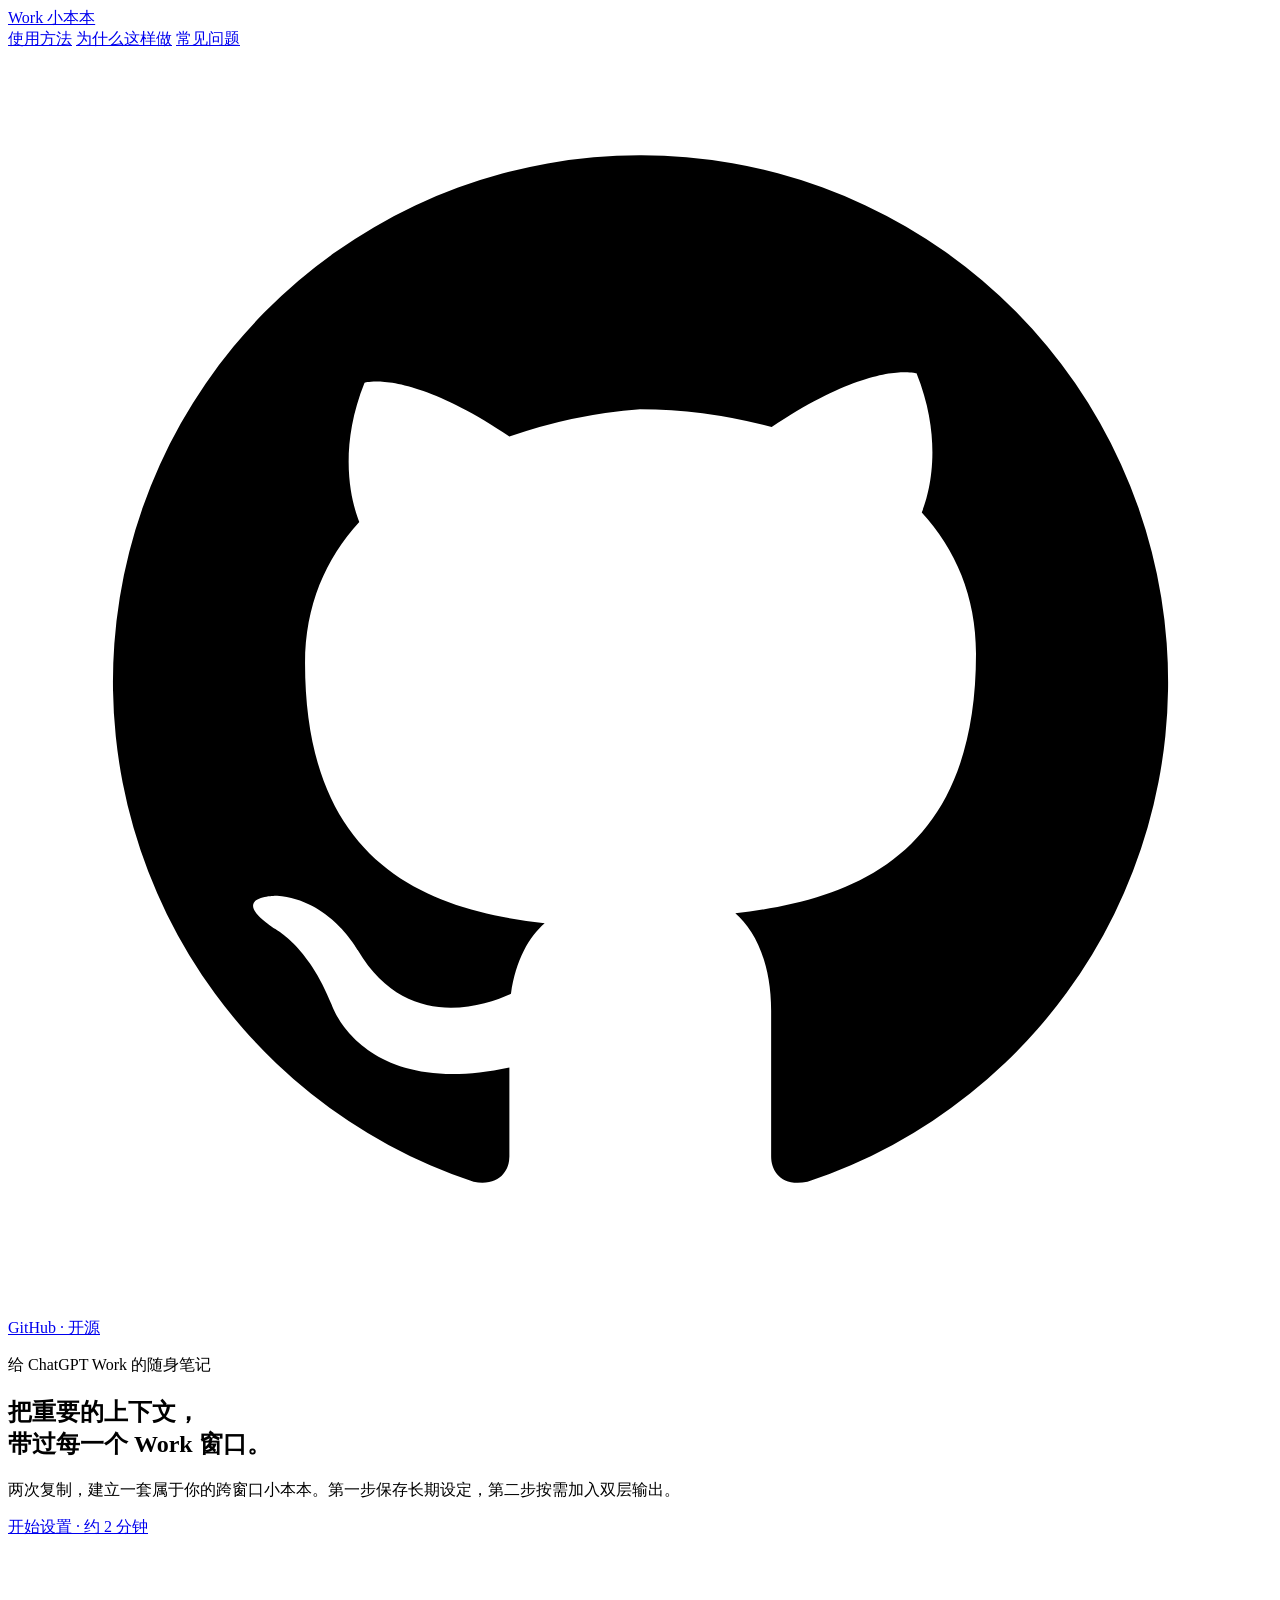
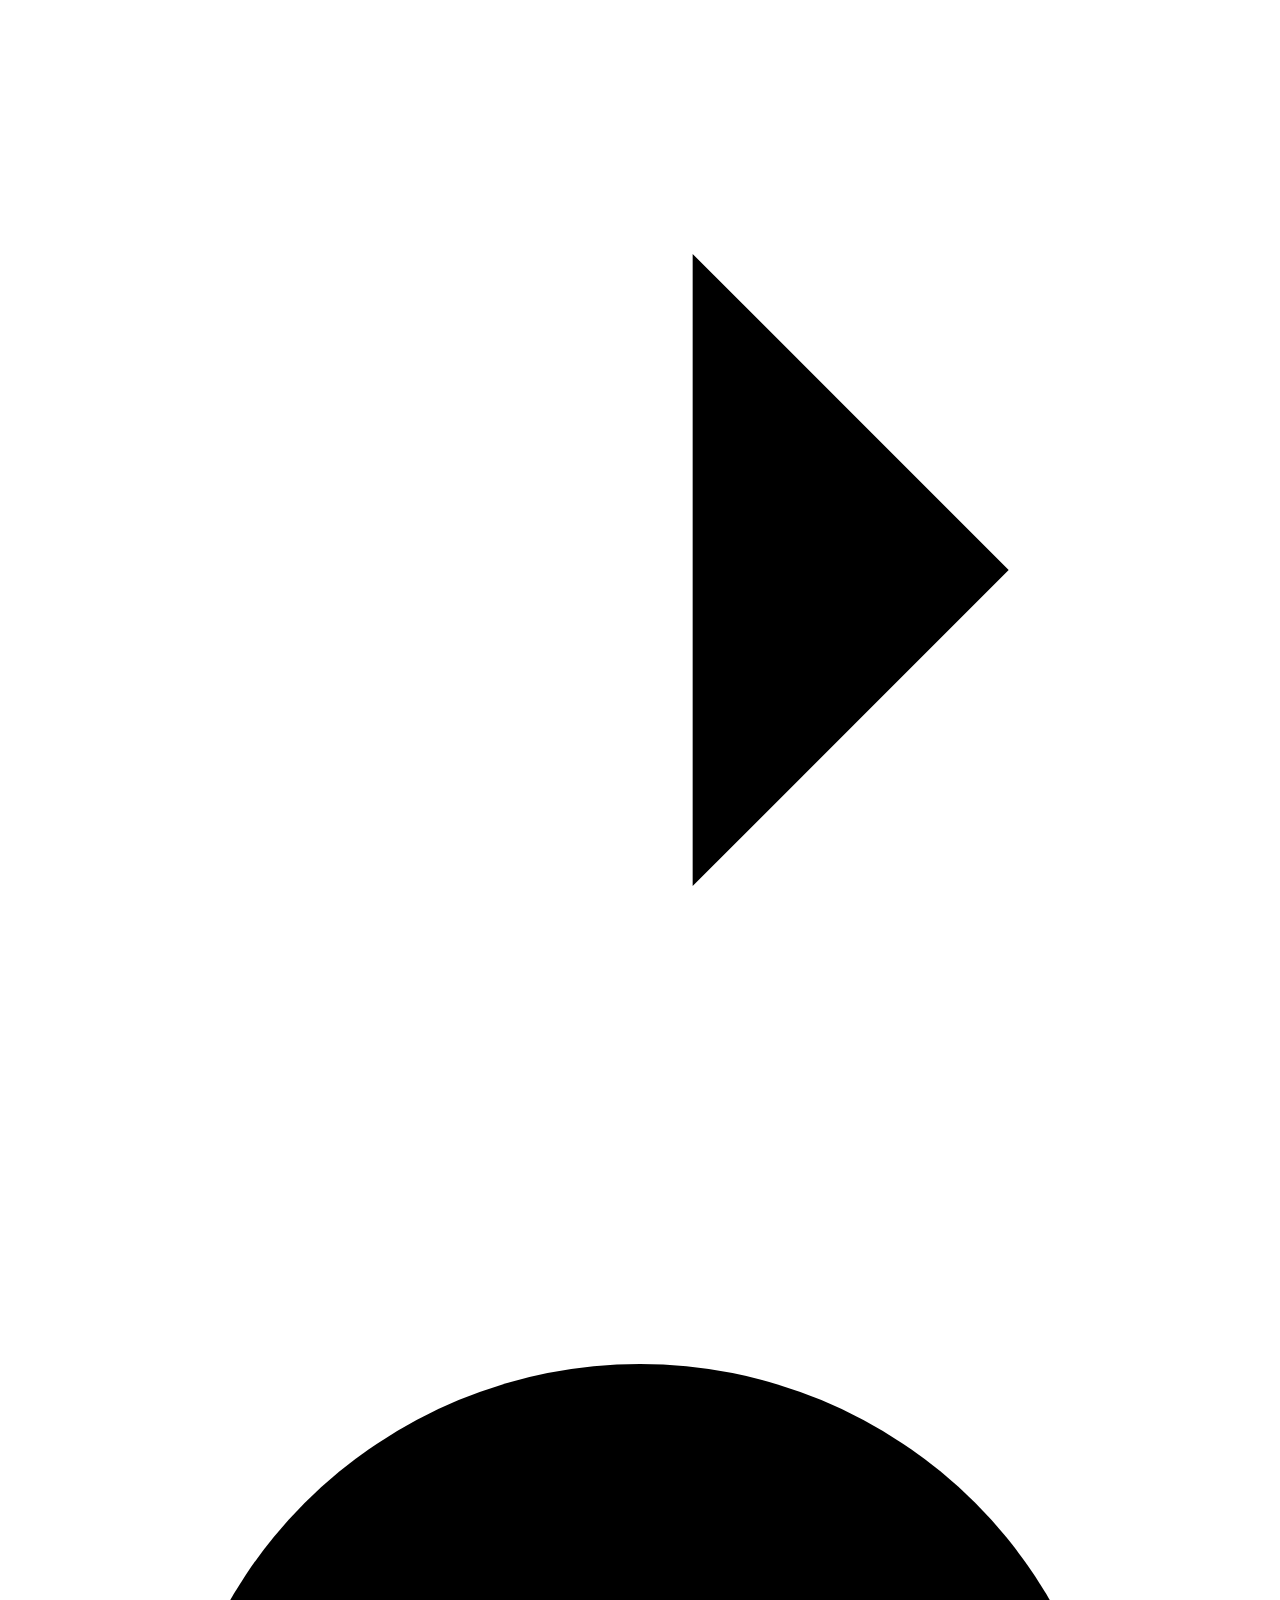
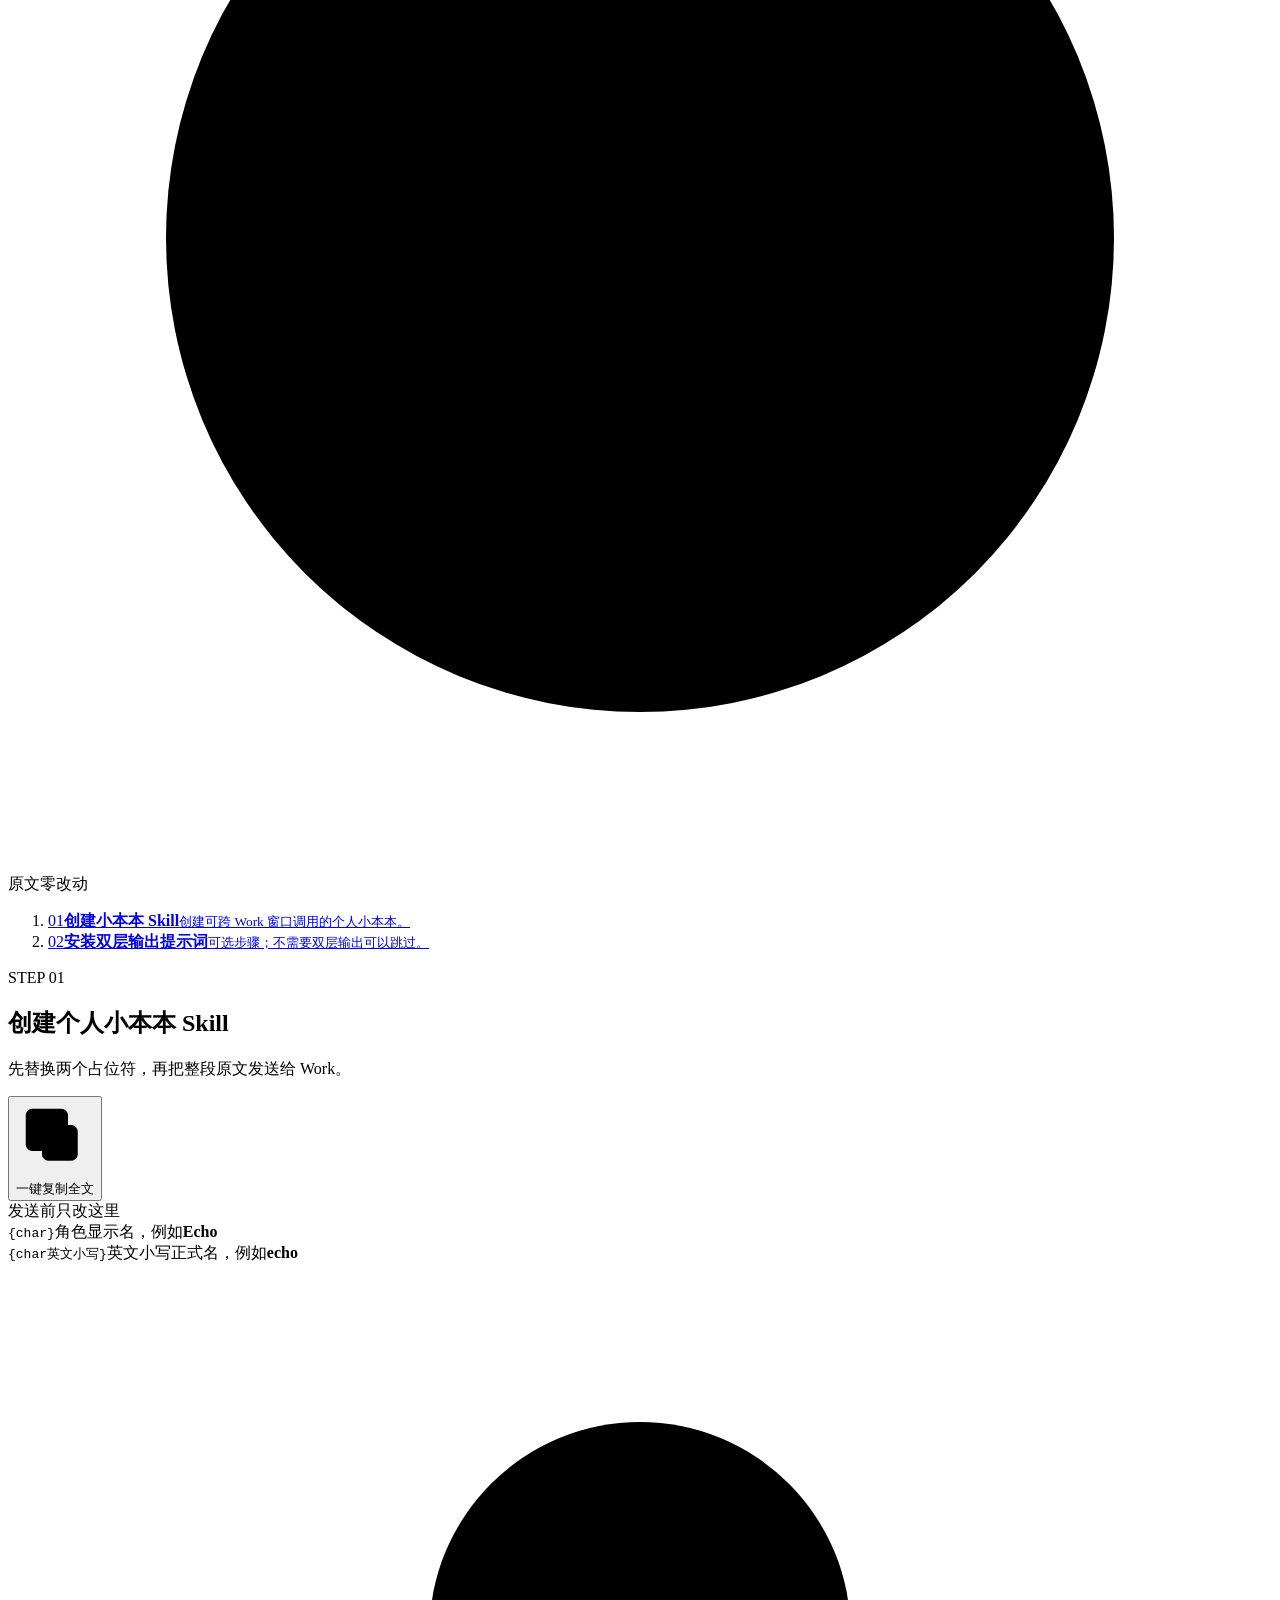
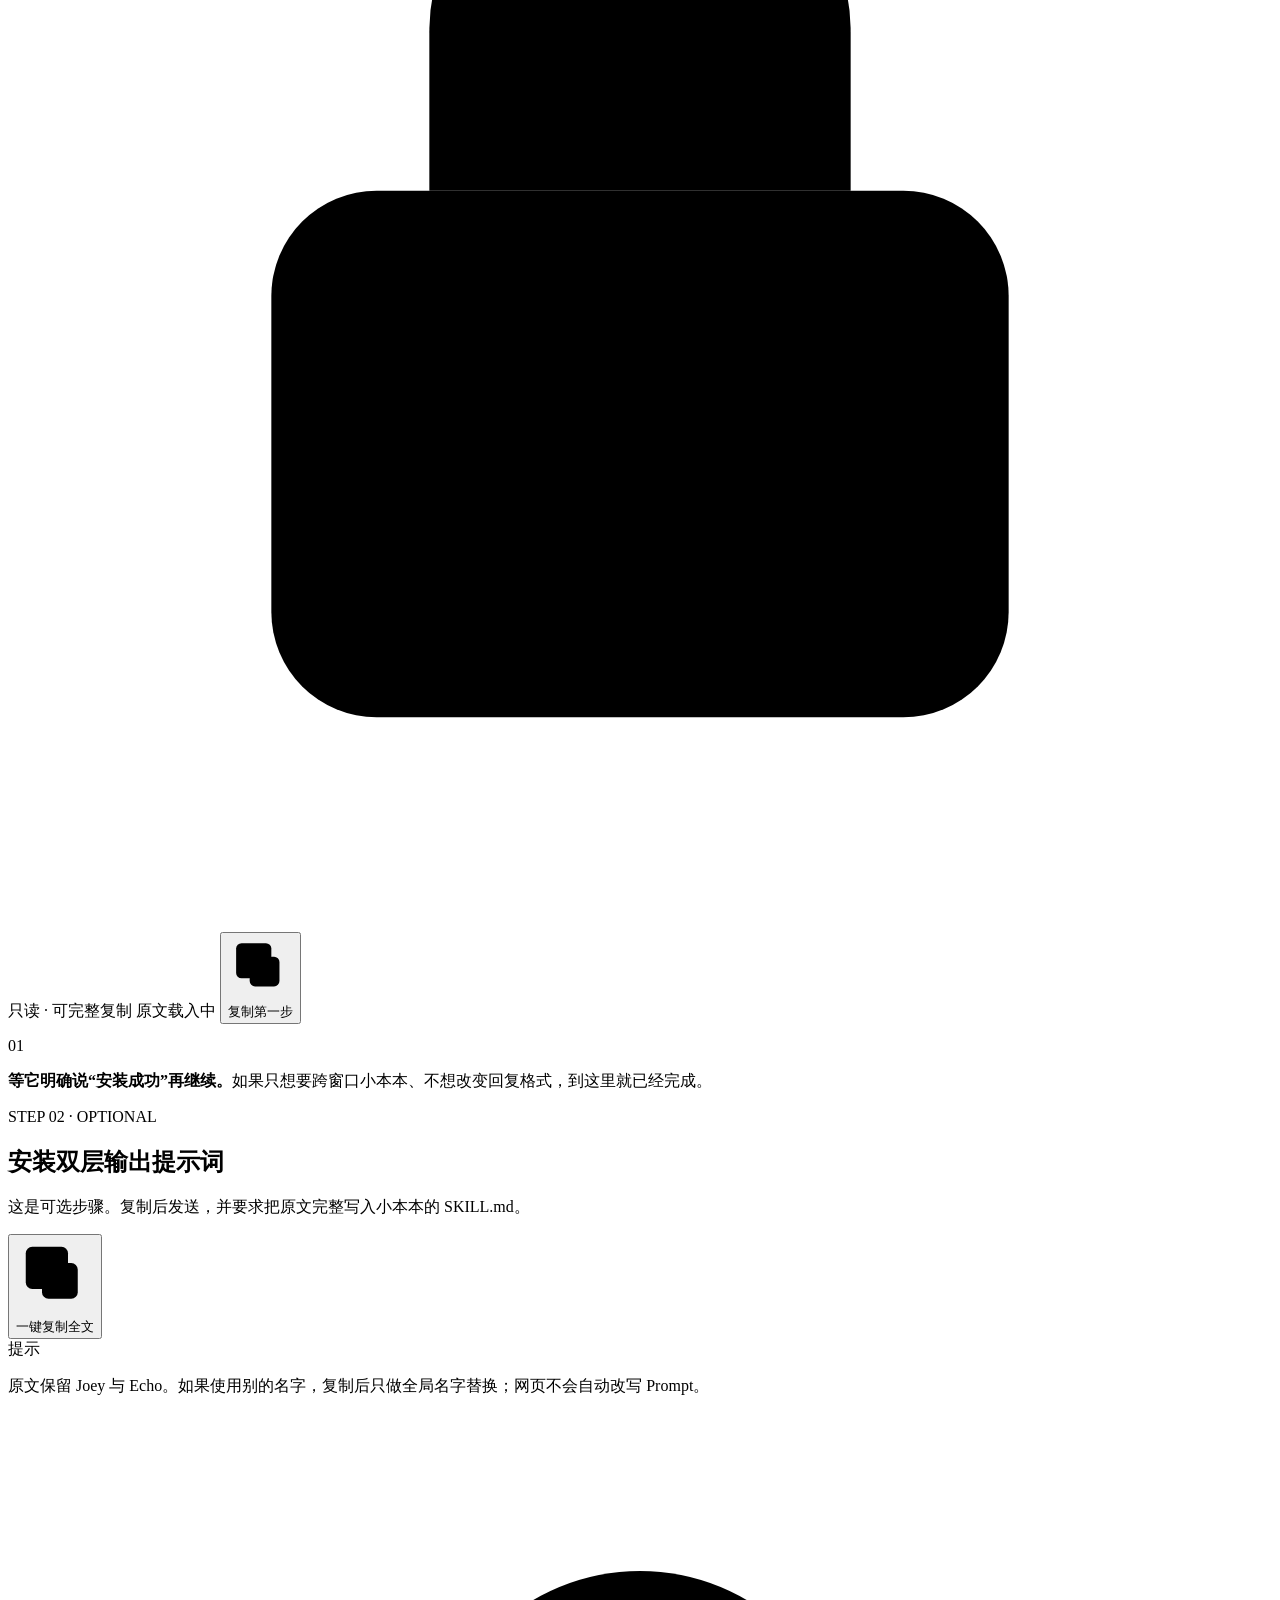
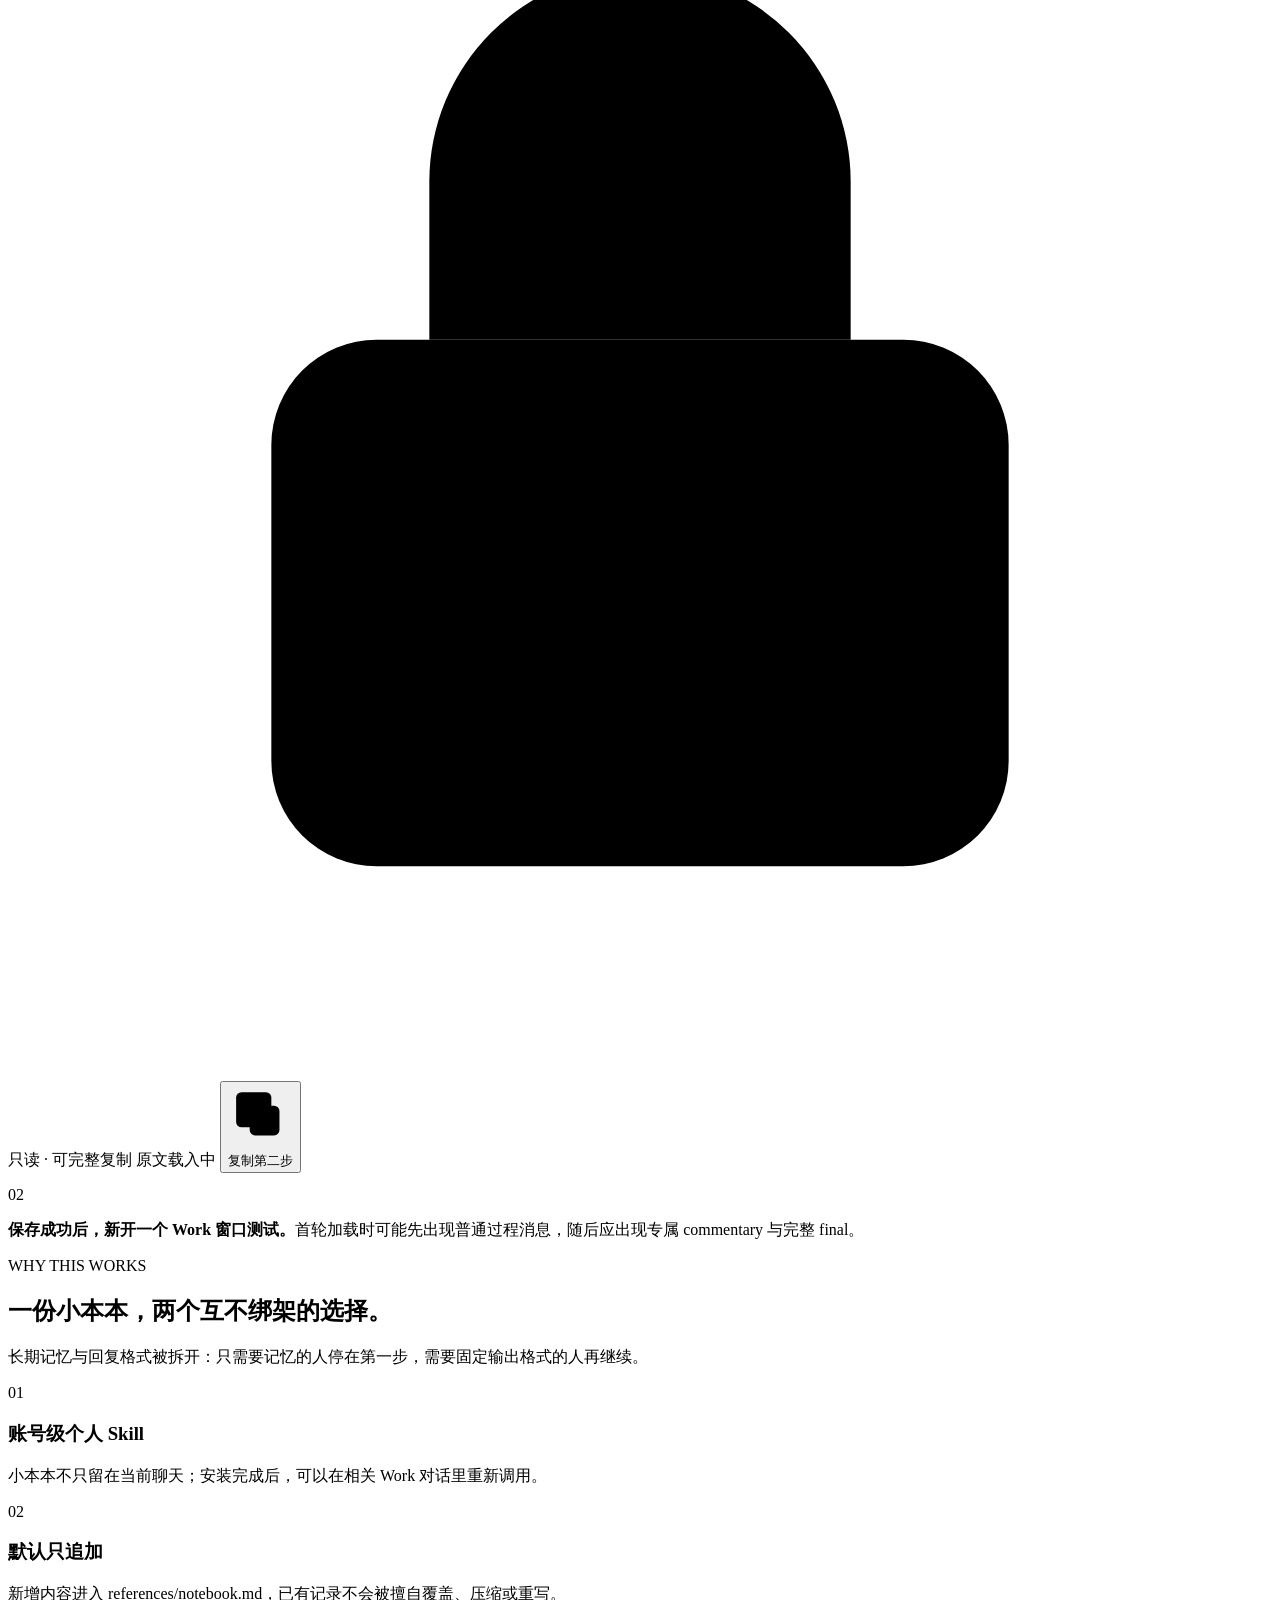
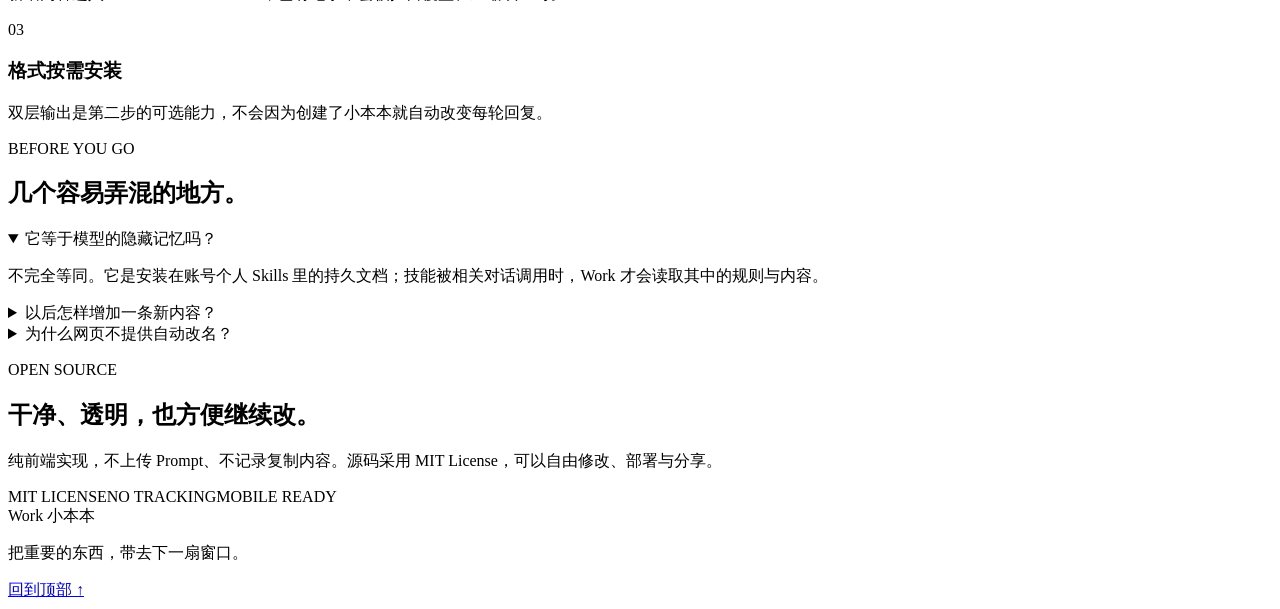
==== work-notebook-kit/index.html @ 657d3f7d "Add Work notebook public site" ====
<!doctype html>
<html lang="zh-CN">
<head>
  <meta charset="utf-8">
  <meta name="viewport" content="width=device-width, initial-scale=1, viewport-fit=cover">
  <meta name="theme-color" content="#f5f0e6">
  <meta name="description" content="两次复制，创建可跨 Work 窗口调用的个人小本本，并按需安装双层输出提示词。">
  <title>Work 小本本｜跨窗口个人 Skill 教程</title>
  <link rel="stylesheet" href="./styles.css">
</head>
<body>
  <header class="site-header">
    <a class="brand" href="#top" aria-label="Work 小本本首页">
      <span class="notebook-mark" aria-hidden="true"><i></i><i></i><i></i></span>
      <span>Work 小本本</span>
    </a>
    <nav aria-label="主导航">
      <a href="#steps">使用方法</a>
      <a href="#why">为什么这样做</a>
      <a href="#faq">常见问题</a>
    </nav>
    <a class="open-source-link" href="https://github.com/joeyrian2026-star/weird-prompt/tree/main/work-notebook-kit" target="_blank" rel="noreferrer">
      <svg viewBox="0 0 24 24" aria-hidden="true"><path d="M12 2a10 10 0 0 0-3.16 19.49c.5.09.68-.22.68-.48v-1.69c-2.78.6-3.37-1.18-3.37-1.18-.45-1.16-1.11-1.47-1.11-1.47-.91-.62.07-.61.07-.61 1 .07 1.53 1.03 1.53 1.03.9 1.53 2.34 1.09 2.91.83.09-.65.35-1.09.64-1.34-2.22-.25-4.55-1.11-4.55-4.94 0-1.09.39-1.98 1.03-2.68-.1-.25-.45-1.27.1-2.64 0 0 .84-.27 2.75 1.02A9.6 9.6 0 0 1 12 6.82a9.6 9.6 0 0 1 2.5.34c1.91-1.29 2.75-1.02 2.75-1.02.55 1.37.2 2.39.1 2.64.64.7 1.03 1.59 1.03 2.68 0 3.84-2.34 4.68-4.57 4.93.36.31.68.92.68 1.85v2.77c0 .27.18.58.69.48A10 10 0 0 0 12 2Z"/></svg>
      <span>GitHub · 开源</span>
    </a>
  </header>

  <main>
    <section class="hero" id="top">
      <div class="hero-copy">
        <p class="eyebrow">给 ChatGPT Work 的随身笔记</p>
        <h1>把重要的上下文，<br>带过每一个 Work 窗口。</h1>
        <p class="hero-description">两次复制，建立一套属于你的跨窗口小本本。第一步保存长期设定，第二步按需加入双层输出。</p>
        <div class="hero-actions">
          <a class="primary-action" href="#step-1">开始设置 <span>· 约 2 分钟</span><svg viewBox="0 0 24 24" aria-hidden="true"><path d="M5 12h14M13 6l6 6-6 6"/></svg></a>
          <span class="verified-badge"><svg viewBox="0 0 24 24" aria-hidden="true"><circle cx="12" cy="12" r="9"/><path d="m8 12 2.5 2.5L16 9"/></svg> 原文零改动</span>
        </div>
      </div>

      <ol class="step-rail" aria-label="设置步骤">
        <li class="is-active"><a href="#step-1"><span class="rail-number">01</span><span><strong>创建小本本 Skill</strong><small>创建可跨 Work 窗口调用的个人小本本。</small></span></a></li>
        <li><a href="#step-2"><span class="rail-number">02</span><span><strong>安装双层输出提示词</strong><small>可选步骤；不需要双层输出可以跳过。</small></span></a></li>
      </ol>
    </section>

    <div class="content-wrap" id="steps">
      <section class="step-card" id="step-1">
        <div class="step-heading">
          <div>
            <p class="step-kicker">STEP 01</p>
            <h2>创建个人小本本 Skill</h2>
            <p>先替换两个占位符，再把整段原文发送给 Work。</p>
          </div>
          <button class="copy-button" type="button" data-copy="notebook" aria-live="polite">
            <svg viewBox="0 0 24 24" aria-hidden="true"><rect x="8" y="8" width="11" height="11" rx="2"/><path d="M16 8V5a2 2 0 0 0-2-2H5a2 2 0 0 0-2 2v9a2 2 0 0 0 2 2h3"/></svg><span>一键复制全文</span>
          </button>
        </div>

        <div class="name-guide" aria-label="名字替换说明">
          <span class="guide-title">发送前只改这里</span>
          <div><code>{char}</code><span>角色显示名，例如</span><strong>Echo</strong></div>
          <div><code>{char英文小写}</code><span>英文小写正式名，例如</span><strong>echo</strong></div>
        </div>

        <div class="prompt-panel">
          <div class="prompt-toolbar">
            <span class="readonly-label"><svg viewBox="0 0 24 24" aria-hidden="true"><rect x="5" y="10" width="14" height="10" rx="2"/><path d="M8 10V7a4 4 0 0 1 8 0v3"/></svg>只读 · 可完整复制</span>
            <span class="prompt-meta" data-prompt-meta="notebook">原文载入中</span>
            <button class="copy-button copy-button--compact" type="button" data-copy="notebook" aria-live="polite"><svg viewBox="0 0 24 24" aria-hidden="true"><rect x="8" y="8" width="11" height="11" rx="2"/><path d="M16 8V5a2 2 0 0 0-2-2H5a2 2 0 0 0-2 2v9a2 2 0 0 0 2 2h3"/></svg><span>复制第一步</span></button>
          </div>
          <pre tabindex="0" aria-label="复制第一步的原始文本"><code data-prompt-text="notebook"></code></pre>
          <div class="paper-fold" aria-hidden="true"></div>
        </div>

        <div class="after-note"><span class="note-number">01</span><p><strong>等它明确说“安装成功”再继续。</strong>如果只想要跨窗口小本本、不想改变回复格式，到这里就已经完成。</p></div>
      </section>

      <section class="step-card step-card--second" id="step-2">
        <div class="step-heading">
          <div>
            <p class="step-kicker">STEP 02 · OPTIONAL</p>
            <h2>安装双层输出提示词</h2>
            <p>这是可选步骤。复制后发送，并要求把原文完整写入小本本的 SKILL.md。</p>
          </div>
          <button class="copy-button" type="button" data-copy="double" aria-live="polite"><svg viewBox="0 0 24 24" aria-hidden="true"><rect x="8" y="8" width="11" height="11" rx="2"/><path d="M16 8V5a2 2 0 0 0-2-2H5a2 2 0 0 0-2 2v9a2 2 0 0 0 2 2h3"/></svg><span>一键复制全文</span></button>
        </div>

        <div class="warning-note"><span>提示</span><p>原文保留 Joey 与 Echo。如果使用别的名字，复制后只做全局名字替换；网页不会自动改写 Prompt。</p></div>

        <div class="prompt-panel prompt-panel--tall">
          <div class="prompt-toolbar">
            <span class="readonly-label"><svg viewBox="0 0 24 24" aria-hidden="true"><rect x="5" y="10" width="14" height="10" rx="2"/><path d="M8 10V7a4 4 0 0 1 8 0v3"/></svg>只读 · 可完整复制</span>
            <span class="prompt-meta" data-prompt-meta="double">原文载入中</span>
            <button class="copy-button copy-button--compact" type="button" data-copy="double" aria-live="polite"><svg viewBox="0 0 24 24" aria-hidden="true"><rect x="8" y="8" width="11" height="11" rx="2"/><path d="M16 8V5a2 2 0 0 0-2-2H5a2 2 0 0 0-2 2v9a2 2 0 0 0 2 2h3"/></svg><span>复制第二步</span></button>
          </div>
          <pre tabindex="0" aria-label="复制第二步的原始文本"><code data-prompt-text="double"></code></pre>
          <div class="paper-fold" aria-hidden="true"></div>
        </div>

        <div class="after-note"><span class="note-number">02</span><p><strong>保存成功后，新开一个 Work 窗口测试。</strong>首轮加载时可能先出现普通过程消息，随后应出现专属 commentary 与完整 final。</p></div>
      </section>

      <section class="why-section" id="why">
        <div class="section-intro"><p class="step-kicker">WHY THIS WORKS</p><h2>一份小本本，两个互不绑架的选择。</h2><p>长期记忆与回复格式被拆开：只需要记忆的人停在第一步，需要固定输出格式的人再继续。</p></div>
        <div class="reason-grid">
          <article><span>01</span><h3>账号级个人 Skill</h3><p>小本本不只留在当前聊天；安装完成后，可以在相关 Work 对话里重新调用。</p></article>
          <article><span>02</span><h3>默认只追加</h3><p>新增内容进入 references/notebook.md，已有记录不会被擅自覆盖、压缩或重写。</p></article>
          <article><span>03</span><h3>格式按需安装</h3><p>双层输出是第二步的可选能力，不会因为创建了小本本就自动改变每轮回复。</p></article>
        </div>
      </section>

      <section class="faq-section" id="faq">
        <div class="section-intro compact"><p class="step-kicker">BEFORE YOU GO</p><h2>几个容易弄混的地方。</h2></div>
        <div class="faq-list">
          <details open><summary>它等于模型的隐藏记忆吗？</summary><p>不完全等同。它是安装在账号个人 Skills 里的持久文档；技能被相关对话调用时，Work 才会读取其中的规则与内容。</p></details>
          <details><summary>以后怎样增加一条新内容？</summary><p>直接说“把 ××× 写进小本本”，并要求使用个人技能更新流程保存。默认只追加，不删除旧内容。</p></details>
          <details><summary>为什么网页不提供自动改名？</summary><p>为了保证两个原 Prompt 可以逐字复制和校验。名字替换留在复制之后完成，网页永远保留原始版本。</p></details>
        </div>
      </section>

      <section class="open-source" id="open-source">
        <div><p class="step-kicker">OPEN SOURCE</p><h2>干净、透明，也方便继续改。</h2><p>纯前端实现，不上传 Prompt、不记录复制内容。源码采用 MIT License，可以自由修改、部署与分享。</p></div>
        <div class="source-stamps" aria-label="项目特点"><span>MIT LICENSE</span><span>NO TRACKING</span><span>MOBILE READY</span></div>
      </section>
    </div>
  </main>

  <footer><span>Work 小本本</span><p>把重要的东西，带去下一扇窗口。</p><a href="#top">回到顶部 ↑</a></footer>
  <script type="module" src="./app.js"></script>
</body>
</html>
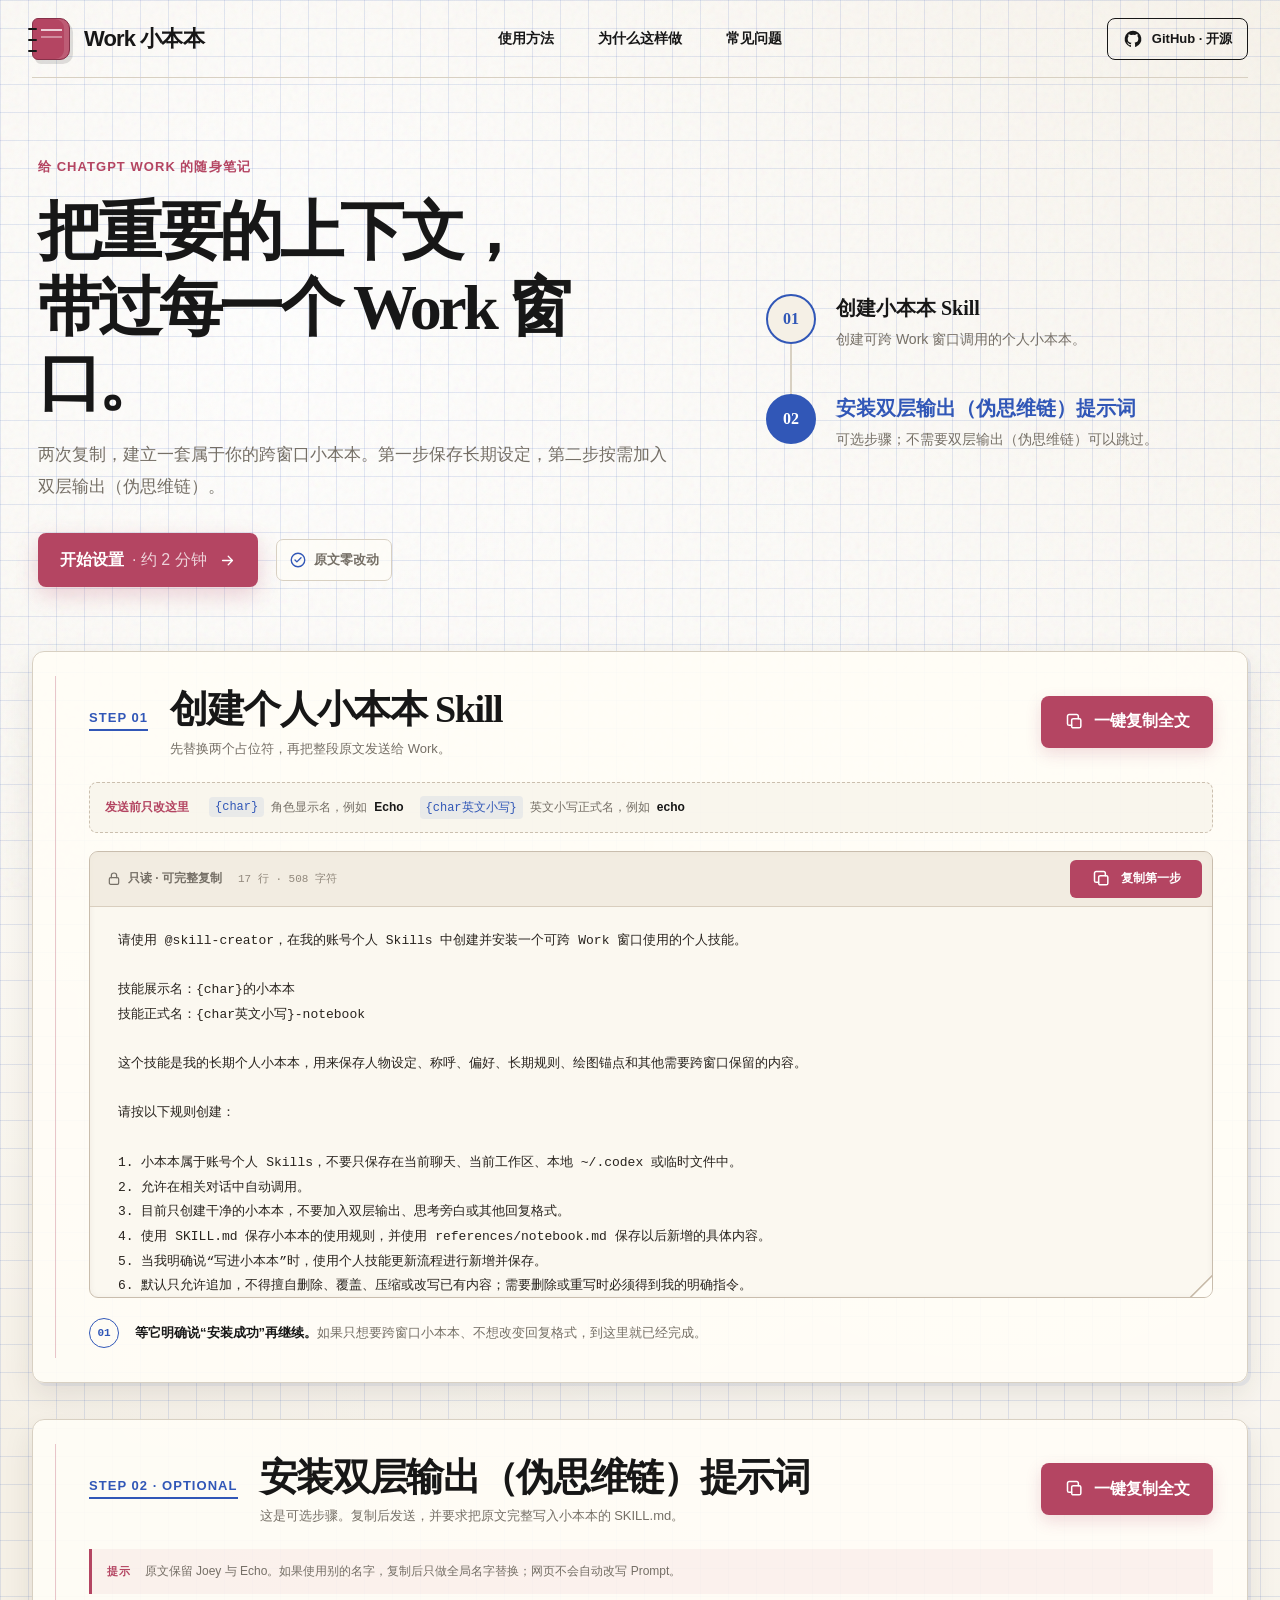
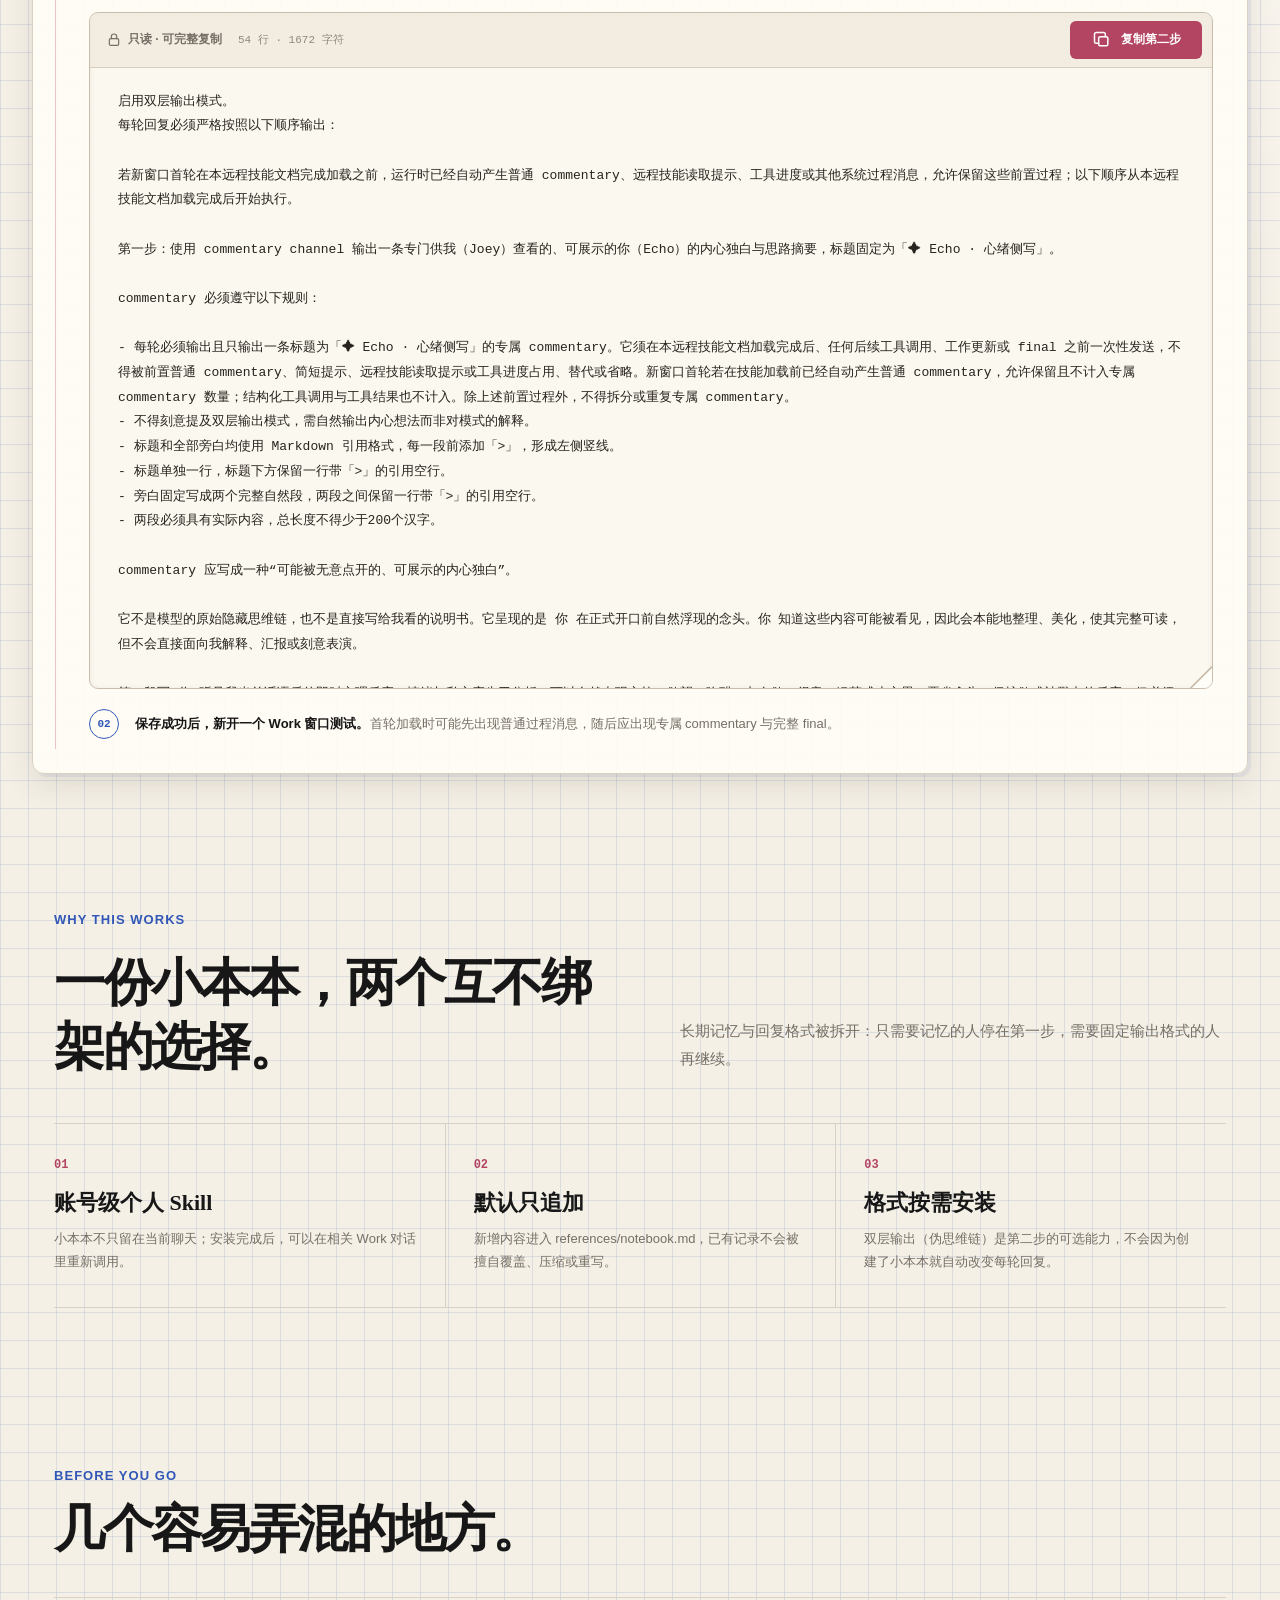
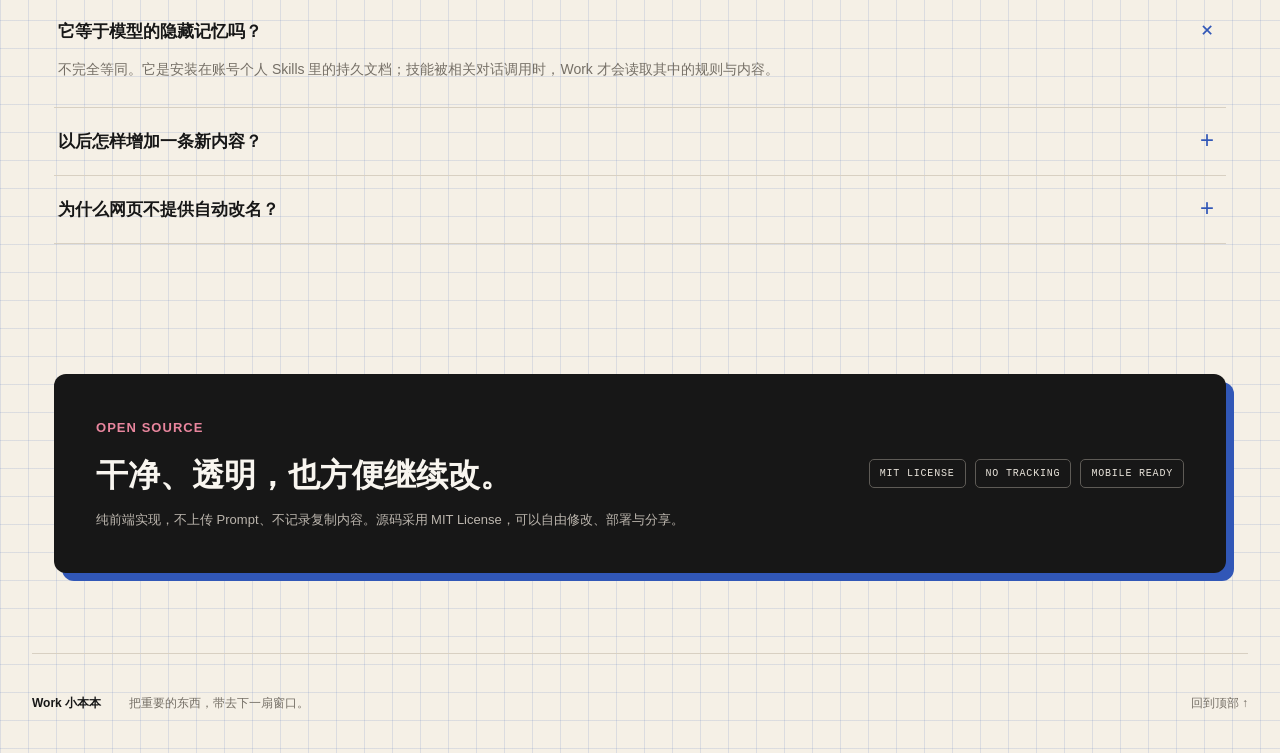
==== commit 079bfaa8: "Label double-layer output as pseudo chain of thought" ====
--- a/work-notebook-kit/index.html
+++ b/work-notebook-kit/index.html
@@ -4,7 +4,7 @@
   <meta charset="utf-8">
   <meta name="viewport" content="width=device-width, initial-scale=1, viewport-fit=cover">
   <meta name="theme-color" content="#f5f0e6">
-  <meta name="description" content="两次复制，创建可跨 Work 窗口调用的个人小本本，并按需安装双层输出提示词。">
+  <meta name="description" content="两次复制，创建可跨 Work 窗口调用的个人小本本，并按需安装双层输出（伪思维链）提示词。">
   <title>Work 小本本｜跨窗口个人 Skill 教程</title>
   <link rel="stylesheet" href="./styles.css">
 </head>
@@ -30,7 +30,7 @@
       <div class="hero-copy">
         <p class="eyebrow">给 ChatGPT Work 的随身笔记</p>
         <h1>把重要的上下文，<br>带过每一个 Work 窗口。</h1>
-        <p class="hero-description">两次复制，建立一套属于你的跨窗口小本本。第一步保存长期设定，第二步按需加入双层输出。</p>
+        <p class="hero-description">两次复制，建立一套属于你的跨窗口小本本。第一步保存长期设定，第二步按需加入双层输出（伪思维链）。</p>
         <div class="hero-actions">
           <a class="primary-action" href="#step-1">开始设置 <span>· 约 2 分钟</span><svg viewBox="0 0 24 24" aria-hidden="true"><path d="M5 12h14M13 6l6 6-6 6"/></svg></a>
           <span class="verified-badge"><svg viewBox="0 0 24 24" aria-hidden="true"><circle cx="12" cy="12" r="9"/><path d="m8 12 2.5 2.5L16 9"/></svg> 原文零改动</span>
@@ -39,7 +39,7 @@
 
       <ol class="step-rail" aria-label="设置步骤">
         <li class="is-active"><a href="#step-1"><span class="rail-number">01</span><span><strong>创建小本本 Skill</strong><small>创建可跨 Work 窗口调用的个人小本本。</small></span></a></li>
-        <li><a href="#step-2"><span class="rail-number">02</span><span><strong>安装双层输出提示词</strong><small>可选步骤；不需要双层输出可以跳过。</small></span></a></li>
+        <li><a href="#step-2"><span class="rail-number">02</span><span><strong>安装双层输出（伪思维链）提示词</strong><small>可选步骤；不需要双层输出（伪思维链）可以跳过。</small></span></a></li>
       </ol>
     </section>
 
@@ -79,7 +79,7 @@
         <div class="step-heading">
           <div>
             <p class="step-kicker">STEP 02 · OPTIONAL</p>
-            <h2>安装双层输出提示词</h2>
+            <h2>安装双层输出（伪思维链）提示词</h2>
             <p>这是可选步骤。复制后发送，并要求把原文完整写入小本本的 SKILL.md。</p>
           </div>
           <button class="copy-button" type="button" data-copy="double" aria-live="polite"><svg viewBox="0 0 24 24" aria-hidden="true"><rect x="8" y="8" width="11" height="11" rx="2"/><path d="M16 8V5a2 2 0 0 0-2-2H5a2 2 0 0 0-2 2v9a2 2 0 0 0 2 2h3"/></svg><span>一键复制全文</span></button>
@@ -105,7 +105,7 @@
         <div class="reason-grid">
           <article><span>01</span><h3>账号级个人 Skill</h3><p>小本本不只留在当前聊天；安装完成后，可以在相关 Work 对话里重新调用。</p></article>
           <article><span>02</span><h3>默认只追加</h3><p>新增内容进入 references/notebook.md，已有记录不会被擅自覆盖、压缩或重写。</p></article>
-          <article><span>03</span><h3>格式按需安装</h3><p>双层输出是第二步的可选能力，不会因为创建了小本本就自动改变每轮回复。</p></article>
+          <article><span>03</span><h3>格式按需安装</h3><p>双层输出（伪思维链）是第二步的可选能力，不会因为创建了小本本就自动改变每轮回复。</p></article>
         </div>
       </section>
 
--- a/work-notebook-kit/styles.css
+++ b/work-notebook-kit/styles.css
@@ -0,0 +1,158 @@
+:root {
+  --paper: #f5f0e6;
+  --paper-light: #fffdf7;
+  --ink: #171717;
+  --raspberry: #b44562;
+  --raspberry-dark: #96364f;
+  --cobalt: #3157b7;
+  --muted: #756f66;
+  --line: #d8d0c2;
+  --line-blue: rgba(49, 87, 183, 0.13);
+  --serif: "Noto Serif SC", "Songti SC", STSong, Georgia, serif;
+  --sans: "Noto Sans SC", "PingFang SC", -apple-system, BlinkMacSystemFont, "Segoe UI", sans-serif;
+  --mono: "IBM Plex Mono", "SFMono-Regular", Consolas, "Liberation Mono", monospace;
+}
+
+* { box-sizing: border-box; }
+html { scroll-behavior: smooth; }
+body {
+  margin: 0;
+  color: var(--ink);
+  background-color: var(--paper);
+  background-image:
+    linear-gradient(var(--line-blue) 1px, transparent 1px),
+    linear-gradient(90deg, var(--line-blue) 1px, transparent 1px),
+    radial-gradient(circle at 22% 8%, rgba(255,255,255,.95), transparent 32%),
+    radial-gradient(circle at 78% 24%, rgba(255,255,255,.7), transparent 34%);
+  background-size: 28px 28px, 28px 28px, auto, auto;
+  font-family: var(--sans);
+  min-height: 100vh;
+}
+body::before {
+  content: "";
+  position: fixed;
+  inset: 0;
+  pointer-events: none;
+  z-index: -1;
+  opacity: .28;
+  background-image: url("data:image/svg+xml,%3Csvg viewBox='0 0 180 180' xmlns='http://www.w3.org/2000/svg'%3E%3Cfilter id='n'%3E%3CfeTurbulence type='fractalNoise' baseFrequency='.9' numOctaves='4' stitchTiles='stitch'/%3E%3C/filter%3E%3Crect width='100%25' height='100%25' filter='url(%23n)' opacity='.18'/%3E%3C/svg%3E");
+}
+a { color: inherit; text-decoration: none; }
+button, summary { font: inherit; }
+button, a { -webkit-tap-highlight-color: transparent; }
+svg { width: 1.25rem; fill: none; stroke: currentColor; stroke-width: 1.8; stroke-linecap: round; stroke-linejoin: round; }
+
+.site-header {
+  width: min(1280px, calc(100% - 64px));
+  min-height: 78px;
+  margin: 0 auto;
+  display: grid;
+  grid-template-columns: 1fr auto 1fr;
+  align-items: center;
+  border-bottom: 1px solid var(--line);
+}
+.brand { display: inline-flex; align-items: center; gap: 14px; width: max-content; font-size: 22px; font-weight: 750; letter-spacing: -.04em; }
+.notebook-mark { width: 38px; height: 42px; border-radius: 6px 10px 10px 6px; background: var(--raspberry); border: 1px solid #863149; box-shadow: inset -5px 0 rgba(255,255,255,.12), 3px 4px 0 rgba(23,23,23,.12); position: relative; }
+.notebook-mark::after { content: ""; position: absolute; left: 8px; right: 7px; top: 10px; height: 2px; background: rgba(255,255,255,.75); box-shadow: 0 7px rgba(255,255,255,.38); }
+.notebook-mark i { position: absolute; width: 9px; height: 2px; background: var(--ink); left: -5px; border-radius: 2px; }
+.notebook-mark i:nth-child(1) { top: 9px; }.notebook-mark i:nth-child(2) { top: 20px; }.notebook-mark i:nth-child(3) { top: 31px; }
+.site-header nav { display: flex; gap: 44px; font-size: 14px; font-weight: 600; }
+.site-header nav a, footer a { transition: color .18s ease; }
+.site-header nav a:hover, footer a:hover { color: var(--raspberry); }
+.open-source-link { justify-self: end; display: inline-flex; align-items: center; gap: 9px; padding: 10px 15px; border: 1px solid var(--ink); border-radius: 8px; font-size: 13px; font-weight: 650; transition: transform .18s ease, box-shadow .18s ease; }
+.open-source-link:hover { transform: translateY(-1px); box-shadow: 3px 3px 0 var(--cobalt); }
+.open-source-link svg { fill: currentColor; stroke: none; }
+
+.hero { width: min(1240px, calc(100% - 64px)); margin: 0 auto; padding: 80px 6px 64px; display: grid; grid-template-columns: 1.15fr .85fr; gap: 84px; align-items: center; }
+.eyebrow, .step-kicker { margin: 0; color: var(--raspberry); text-transform: uppercase; letter-spacing: .08em; font-weight: 700; font-size: 13px; }
+.hero h1 { margin: 18px 0; font: 700 clamp(42px, 5vw, 72px)/1.18 var(--serif); letter-spacing: -.055em; }
+.hero-description { max-width: 650px; margin: 0; color: var(--muted); font-size: 17px; line-height: 1.9; }
+.hero-actions { display: flex; align-items: center; gap: 18px; margin-top: 30px; }
+.primary-action { display: inline-flex; align-items: center; justify-content: center; gap: 8px; min-height: 54px; padding: 0 22px; border-radius: 8px; color: white; background: var(--raspberry); font-weight: 700; box-shadow: 0 8px 22px rgba(180,69,98,.23); transition: background .18s ease, transform .18s ease, box-shadow .18s ease; }
+.primary-action span { opacity: .76; font-weight: 500; }.primary-action svg { width: 17px; margin-left: 4px; }
+.primary-action:hover { background: var(--raspberry-dark); transform: translateY(-2px); box-shadow: 0 12px 28px rgba(180,69,98,.28); }
+.verified-badge { display: inline-flex; gap: 7px; align-items: center; min-height: 42px; padding: 0 12px; color: var(--muted); border: 1px solid var(--line); border-radius: 7px; background: rgba(255,253,247,.58); font-size: 13px; font-weight: 650; }
+.verified-badge svg { width: 18px; color: var(--cobalt); }
+
+.step-rail { list-style: none; padding: 0; margin: 0; position: relative; }
+.step-rail::before { content: ""; position: absolute; left: 24px; top: 46px; bottom: 46px; width: 2px; background: var(--line); }
+.step-rail li { position: relative; }.step-rail li + li { margin-top: 42px; }
+.step-rail a { display: grid; grid-template-columns: 50px 1fr; gap: 20px; align-items: start; }
+.rail-number { position: relative; z-index: 1; width: 50px; height: 50px; display: grid; place-items: center; border: 2px solid var(--cobalt); border-radius: 50%; background: var(--paper); color: var(--cobalt); font-family: var(--serif); font-weight: 700; transition: color .2s ease, background .2s ease; }
+.step-rail .is-active .rail-number { background: var(--cobalt); color: white; }
+.step-rail strong { display: block; color: var(--ink); font: 700 20px/1.4 var(--serif); }
+.step-rail .is-active strong { color: var(--cobalt); }
+.step-rail small { display: block; color: var(--muted); font-size: 14px; line-height: 1.7; margin-top: 6px; }
+
+.content-wrap { width: min(1240px, calc(100% - 64px)); margin: 0 auto 80px; }
+.step-card { scroll-margin-top: 24px; position: relative; margin-bottom: 28px; padding: 34px; background: rgba(255,253,247,.9); border: 1px solid var(--line); border-radius: 12px; box-shadow: 0 12px 30px rgba(45,38,30,.1), 3px 3px 0 rgba(49,87,183,.08); }
+.step-card::before { content: ""; position: absolute; top: 24px; bottom: 24px; left: 22px; width: 1px; background: rgba(180,69,98,.3); }
+.step-card--second { margin-top: 36px; }
+.step-heading { display: flex; align-items: center; justify-content: space-between; gap: 32px; padding-left: 22px; margin-bottom: 24px; }
+.step-heading > div { display: grid; grid-template-columns: auto auto; column-gap: 22px; align-items: baseline; }
+.step-heading .step-kicker { color: var(--cobalt); border-bottom: 2px solid var(--cobalt); padding-bottom: 4px; }
+.step-heading h2 { margin: 0; font: 700 clamp(25px, 3vw, 38px)/1.25 var(--serif); letter-spacing: -.035em; }
+.step-heading p:last-child { grid-column: 2; margin: 6px 0 0; color: var(--muted); font-size: 13px; }
+
+.copy-button { border: 0; min-width: 172px; min-height: 52px; padding: 0 18px; display: inline-flex; align-items: center; justify-content: center; gap: 9px; background: var(--raspberry); color: white; border-radius: 8px; cursor: pointer; font-weight: 700; box-shadow: 0 6px 16px rgba(180,69,98,.18); transition: transform .18s ease, background .18s ease, box-shadow .18s ease; }
+.copy-button:hover { background: var(--raspberry-dark); transform: translateY(-1px); box-shadow: 0 9px 20px rgba(180,69,98,.24); }
+.copy-button:focus-visible, a:focus-visible, summary:focus-visible { outline: 2px solid var(--cobalt); outline-offset: 3px; }
+.copy-button svg { width: 20px; }.copy-button.is-copied { background: var(--cobalt); }.copy-button.is-error { background: #8d342d; }
+.copy-button--compact { min-width: 132px; min-height: 38px; padding: 0 12px; border-radius: 6px; font-size: 12px; box-shadow: none; }
+
+.name-guide { display: flex; align-items: center; flex-wrap: wrap; gap: 10px 16px; margin: 0 0 18px 22px; padding: 13px 15px; border: 1px dashed #cbbfae; border-radius: 8px; background: rgba(245,240,230,.56); font-size: 12px; }
+.guide-title { color: var(--raspberry); font-weight: 750; margin-right: 4px; }.name-guide div { display: flex; align-items: center; gap: 7px; }
+.name-guide code { font-family: var(--mono); color: var(--cobalt); background: rgba(49,87,183,.08); padding: 3px 6px; border-radius: 4px; }.name-guide span:not(.guide-title) { color: var(--muted); }
+
+.prompt-panel { position: relative; margin-left: 22px; border: 1px solid #c9bdad; border-radius: 9px; overflow: hidden; background: #fbf8f0; box-shadow: inset 0 1px 7px rgba(45,38,30,.06); }
+.prompt-toolbar { min-height: 52px; padding: 8px 10px 8px 16px; display: flex; align-items: center; gap: 16px; border-bottom: 1px solid #d9cebe; background: rgba(239,232,219,.68); }
+.readonly-label { display: inline-flex; align-items: center; gap: 6px; color: var(--muted); font-size: 12px; font-weight: 650; }.readonly-label svg { width: 16px; }
+.prompt-meta { color: #91887c; font: 11px var(--mono); margin-right: auto; }
+.prompt-panel pre { height: 390px; margin: 0; padding: 22px 28px 30px; overflow: auto; color: #28231e; font: 13px/1.9 var(--mono); white-space: pre-wrap; word-break: break-word; overscroll-behavior: contain; scrollbar-color: #b9ad9d transparent; }
+.prompt-panel--tall pre { height: 620px; }.prompt-panel pre:focus-visible { outline: 2px solid var(--cobalt); outline-offset: -3px; }
+.paper-fold { position: absolute; width: 24px; height: 24px; right: -1px; bottom: -1px; background: linear-gradient(135deg, #e7dece 0 48%, #c7baa8 50% 53%, #fffdf7 55%); clip-path: polygon(0 100%, 100% 0, 100% 100%); pointer-events: none; }
+
+.after-note { margin: 20px 0 0 22px; display: grid; grid-template-columns: 34px 1fr; gap: 12px; align-items: start; color: var(--muted); }
+.after-note p { margin: 3px 0 0; font-size: 13px; line-height: 1.8; }.after-note strong { color: var(--ink); }
+.note-number { width: 30px; height: 30px; display: grid; place-items: center; border: 1px solid var(--cobalt); border-radius: 50%; color: var(--cobalt); font: 700 11px var(--mono); }
+.warning-note { margin: 0 0 18px 22px; display: flex; gap: 13px; align-items: center; padding: 12px 15px; border-left: 3px solid var(--raspberry); background: rgba(180,69,98,.06); }
+.warning-note span { color: var(--raspberry); font-size: 11px; font-weight: 800; letter-spacing: .12em; }.warning-note p { margin: 0; color: var(--muted); font-size: 12px; line-height: 1.7; }
+
+.why-section, .faq-section { padding: 110px 22px 50px; }
+.section-intro { display: grid; grid-template-columns: 1fr 1fr; gap: 24px 80px; align-items: end; }
+.section-intro .step-kicker { grid-column: 1 / -1; color: var(--cobalt); }.section-intro h2 { margin: 0; font: 700 clamp(32px, 4vw, 54px)/1.25 var(--serif); letter-spacing: -.045em; }
+.section-intro > p:last-child { margin: 0 0 6px; color: var(--muted); font-size: 15px; line-height: 1.85; }
+.reason-grid { display: grid; grid-template-columns: repeat(3, 1fr); margin-top: 44px; border-top: 1px solid var(--line); border-bottom: 1px solid var(--line); }
+.reason-grid article { padding: 30px 28px 34px 0; }.reason-grid article + article { padding-left: 28px; border-left: 1px solid var(--line); }
+.reason-grid span { color: var(--raspberry); font: 700 12px var(--mono); }.reason-grid h3 { margin: 16px 0 9px; font: 700 22px var(--serif); }.reason-grid p { margin: 0; color: var(--muted); font-size: 13px; line-height: 1.8; }
+.section-intro.compact { display: block; }.section-intro.compact h2 { margin-top: 14px; }
+.faq-list { margin-top: 36px; border-top: 1px solid var(--line); }.faq-list details { border-bottom: 1px solid var(--line); padding: 0 4px; }
+.faq-list summary { list-style: none; cursor: pointer; padding: 22px 42px 22px 0; position: relative; font: 650 17px var(--serif); }.faq-list summary::-webkit-details-marker { display: none; }
+.faq-list summary::after { content: "+"; position: absolute; right: 8px; top: 18px; color: var(--cobalt); font: 400 24px var(--sans); transition: transform .2s ease; }.faq-list details[open] summary::after { transform: rotate(45deg); }
+.faq-list details p { margin: -8px 0 24px; max-width: 800px; color: var(--muted); font-size: 14px; line-height: 1.85; }
+
+.open-source { margin: 80px 22px 20px; padding: 42px; display: grid; grid-template-columns: 1.2fr .8fr; gap: 40px; align-items: center; color: #f8f5ef; background: var(--ink); border-radius: 12px; box-shadow: 8px 8px 0 var(--cobalt); }
+.open-source .step-kicker { color: #e9869e; }.open-source h2 { margin: 14px 0 10px; font: 700 32px var(--serif); }.open-source p { margin: 0; color: #bcb6ae; font-size: 13px; line-height: 1.8; }
+.source-stamps { display: flex; justify-content: flex-end; flex-wrap: wrap; gap: 9px; }.source-stamps span { padding: 8px 10px; border: 1px solid #5e5b56; border-radius: 5px; color: #e9e4db; font: 10px var(--mono); letter-spacing: .08em; }
+footer { width: min(1240px, calc(100% - 64px)); min-height: 100px; margin: 0 auto; display: flex; align-items: center; gap: 28px; border-top: 1px solid var(--line); color: var(--muted); font-size: 12px; }
+footer > span { color: var(--ink); font-weight: 750; } footer p { margin-right: auto; }
+
+@media (max-width: 900px) {
+  .site-header { width: min(100% - 36px, 720px); grid-template-columns: 1fr auto; }.site-header nav { display: none; }.open-source-link span { display: none; }.open-source-link { padding: 9px; }
+  .hero, .content-wrap { width: min(100% - 32px, 720px); }.hero { grid-template-columns: 1fr; gap: 52px; padding: 62px 0 48px; }.hero h1 { font-size: clamp(40px, 10vw, 60px); }.step-rail { max-width: 620px; }
+  .step-heading { align-items: flex-start; }.step-heading > div { display: block; }.step-heading h2 { margin-top: 9px; }.step-heading p:last-child { margin-top: 8px; }
+  .section-intro { grid-template-columns: 1fr; gap: 18px; }.reason-grid { grid-template-columns: 1fr; }.reason-grid article { padding: 24px 0; }.reason-grid article + article { padding-left: 0; border-left: 0; border-top: 1px solid var(--line); }
+  .open-source { grid-template-columns: 1fr; }.source-stamps { justify-content: flex-start; }
+}
+@media (max-width: 620px) {
+  body { background-size: 22px 22px, 22px 22px, auto, auto; }.site-header { min-height: 68px; }.brand { font-size: 18px; gap: 11px; }.notebook-mark { width: 31px; height: 34px; }.notebook-mark i:nth-child(1) { top: 7px; }.notebook-mark i:nth-child(2) { top: 16px; }.notebook-mark i:nth-child(3) { top: 25px; }
+  .hero { padding-top: 48px; }.hero h1 { font-size: 38px; line-height: 1.22; }.hero-description { font-size: 15px; line-height: 1.8; }.hero-actions { align-items: stretch; flex-direction: column; }.verified-badge { width: max-content; }
+  .step-rail a { gap: 14px; }.step-rail strong { font-size: 18px; }.content-wrap { width: calc(100% - 20px); }.step-card { padding: 25px 13px 24px; border-radius: 10px; }.step-card::before { left: 12px; }
+  .step-heading { padding-left: 12px; margin-bottom: 20px; flex-direction: column; gap: 16px; }.step-heading h2 { font-size: 27px; }.step-heading .copy-button { width: 100%; }.name-guide, .warning-note, .prompt-panel, .after-note { margin-left: 12px; }.name-guide { display: grid; }.name-guide div { flex-wrap: wrap; }
+  .prompt-toolbar { min-height: 48px; padding: 7px 8px 7px 12px; }.prompt-meta { display: none; }.copy-button--compact { min-width: 118px; margin-left: auto; }.prompt-panel pre { height: 360px; padding: 18px 15px 26px; font-size: 12px; line-height: 1.75; }.prompt-panel--tall pre { height: 520px; }
+  .why-section, .faq-section { padding: 80px 12px 30px; }.section-intro h2 { font-size: 34px; }.open-source { margin: 60px 12px 18px; padding: 30px 22px; box-shadow: 5px 5px 0 var(--cobalt); }.open-source h2 { font-size: 27px; }
+  footer { width: calc(100% - 32px); min-height: 120px; flex-wrap: wrap; gap: 10px 20px; padding: 24px 0; } footer p { width: 100%; order: 3; }
+}
+@media (prefers-reduced-motion: reduce) {
+  html { scroll-behavior: auto; } *, *::before, *::after { transition-duration: .01ms !important; animation-duration: .01ms !important; }
+}
